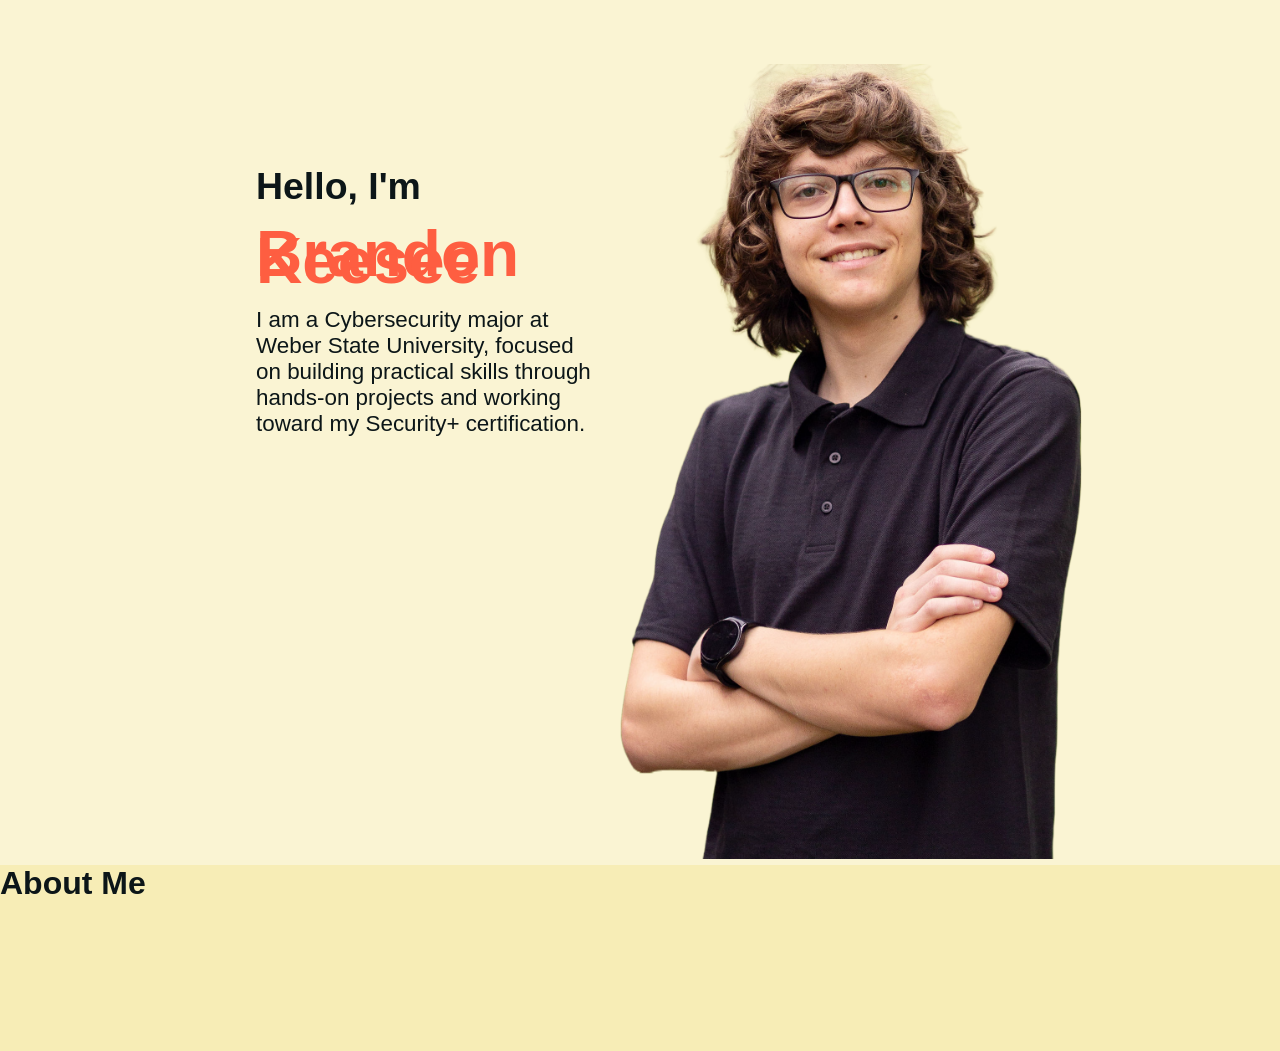
==== index.html @ 3174990d "FEAT: Basic Hompage" ====
<!DOCTYPE html>
<html lang="en">
<head>
	<meta charset="UTF-8">
	<meta name="viewport" content="width=device-width, initial-scale=1.0">
	<title>Brandon Keesee | Cybersecurity Student</title>
	<link rel="stylesheet" href="styles.css">
</head>
<body>
    <div class="intro-container"> <!-- Column Container-->
        <div class="intro-box">  <!-- Column 1-->
        <h3>Hello, I'm</h3>
        <h1 class="intro-head">Brandon Keesee</h1>
        <p style="font-size: 70%; font-weight: 100;">I am a Cybersecurity major at Weber State University, focused on building practical skills through hands-on projects and working toward my Security+ certification.</p>
        </div>

        <div class="intro-img"> <!-- Image Column-->
            <img src="Me.png", width="80%">
        </div>
    </div>

    <!-- About Me -->
    <div class="lower-body">
        <h1> About Me</h1>
    </div>
</body>
</html>
---- styles.css ----
/* Selectors contain declarations in curly braces. */
body {
	font-family: Arial, sans-serif;
	margin: 0;
    background-color: #FAF4D3;
    color: #0C1618;
}

.intro-head {
    line-height: 10%;
    color: #FE5E41;;
}

.intro-box {
    font-size: 200%;
    margin-left: 20%;
    margin-top: 10%;
    width: 50%;
}

.intro-container {
    display: flex;
}

.intro-img {
    margin-top: 5%;
}

.lower-body {
    background-color: #F7EDB6;
    margin-top: -20px;
    padding-bottom: 10%;
}
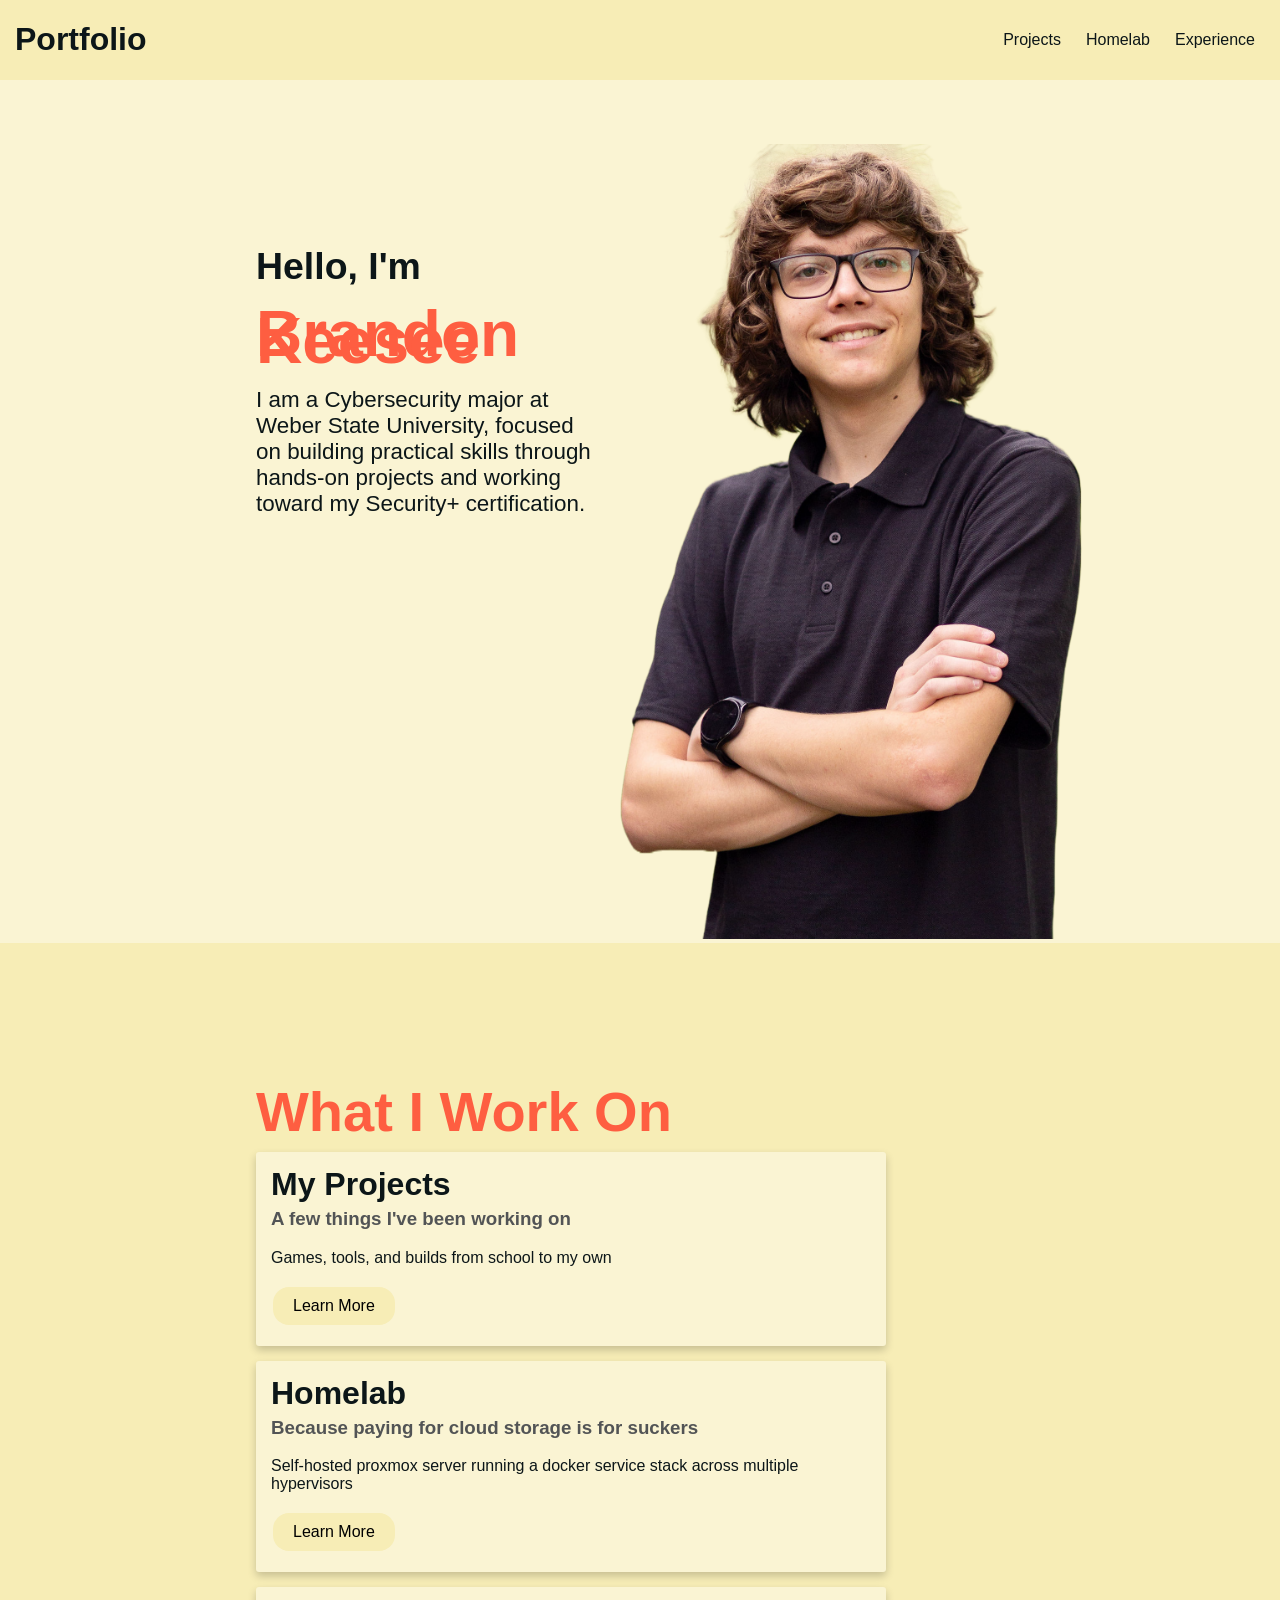
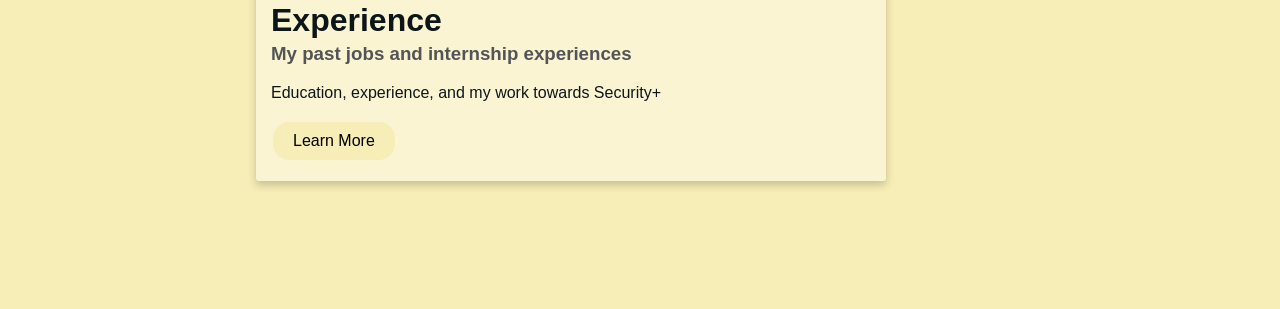
==== commit 3b16edf0: "finished hopefully" ====
--- a/index.html
+++ b/index.html
@@ -7,6 +7,15 @@
 	<link rel="stylesheet" href="styles.css">
 </head>
 <body>
+    <div class="nav-bar">
+        <h1><a href="index.html">Portfolio</a></h1>
+        <ul class="nav-links">
+            <li><a href="projects.html">Projects</a></li>
+            <li><a href="homelab.html">Homelab</a></li>
+            <li><a href="experience.html">Experience</a></li>
+        </ul>
+    </div>
+
     <div class="intro-container"> <!-- Column Container-->
         <div class="intro-box">  <!-- Column 1-->
         <h3>Hello, I'm</h3>
@@ -15,13 +24,36 @@
         </div>
 
         <div class="intro-img"> <!-- Image Column-->
-            <img src="Me.png", width="80%">
+            <img src="Me.png", width="80%", alt="A picture of my cool handsome self">
         </div>
     </div>
 
     <!-- About Me -->
     <div class="lower-body">
-        <h1> About Me</h1>
+        <div class="lower-container">
+            <h1 class="intro-head", style="font-size: 350%;">What I Work On</h1>
+            <div class="info-card">
+                <h1 style="line-height: 10%;">My Projects</h1>
+                <h3 class="subtitle">A few things I've been working on</h3>
+                <p>Games, tools, and builds from school to my own </p>
+                <a class="learn-more", href="projects.html">Learn More</a>
+                <p></p>
+            </div>
+            <div class="info-card">
+                <h1 style="line-height: 10%;">Homelab</h1>
+                <h3 class="subtitle">Because paying for cloud storage is for suckers</h3>
+                <p>Self-hosted proxmox server running a docker service stack across multiple hypervisors</p>
+                <a class="learn-more" href="homelab.html">Learn More</a>
+                <p></p>
+            </div>
+            <div class="info-card">
+                <h1 style="line-height: 10%;">Experience</h1>
+                <h3 class="subtitle">My past jobs and internship experiences</h3>
+                <p>Education, experience, and my work towards Security+</p>
+                <a class="learn-more" href="experience.html">Learn More</a>
+                <p></p>
+            </div>
+        </div>
     </div>
 </body>
 </html>
--- a/styles.css
+++ b/styles.css
@@ -1,9 +1,24 @@
-/* Selectors contain declarations in curly braces. */
 body {
 	font-family: Arial, sans-serif;
 	margin: 0;
     background-color: #FAF4D3;
     color: #0C1618;
+}
+
+.nav-bar {
+	background-color: #F7EDB6;
+	display: flex;
+	justify-content: space-between;
+	align-items: center;
+	padding: 0 25px 0 15px;
+}
+
+.nav-links {
+	list-style-type: none;
+	display: flex;
+	gap: 25px;
+	margin: 0;
+	padding: 0;
 }
 
 .intro-head {
@@ -28,6 +43,83 @@
 
 .lower-body {
     background-color: #F7EDB6;
-    margin-top: -20px;
+    margin-top: 0%;
     padding-bottom: 10%;
+}
+
+.lower-container {
+    padding-top: 10%;
+    margin-left: 20%;
+}
+
+.subtitle {
+    color: #525455;
+}
+.info-card {
+    width: 600px;
+    background-color: #FAF4D3;
+    box-shadow: 0 4px 8px 0 rgba(0,0,0,0.2);
+    padding-left: 15px;
+    padding-right: 15px;
+    padding-top: 10px;
+    padding-bottom: 1px;
+    border-radius: 3px;
+   margin-top: 15px;
+}
+
+.learn-more {
+    background-color: #F7EDB6;
+    border: none;
+    color: black;
+    padding: 10px 20px;
+    text-align: center;
+    text-decoration: none;
+    display: inline-block;
+    margin: 4px 2px;
+    cursor: pointer;
+    border-radius: 16px;
+}
+
+a {
+    text-decoration: none;
+    color: #0C1618;
+}
+
+
+/* Projects Page */
+
+.page-header {
+	margin-left: 20%;
+	padding-top: 5%;
+	padding-bottom: 2%;
+}
+
+.page-header .intro-head {
+	font-size: 350%;
+}
+
+.page-tagline {
+	color: #525455;
+	font-size: 120%;
+	font-weight: 100;
+}
+
+.page-section {
+	margin-bottom: 60px;
+}
+
+.section-title {
+	color: #FE5E41;
+	font-size: 200%;
+	margin-bottom: 10px;
+}
+
+.footer {
+	background-color: #FAF4D3;
+	text-align: center;
+	padding: 25px;
+}
+
+.footer a {
+	color: #FE5E41;
 }
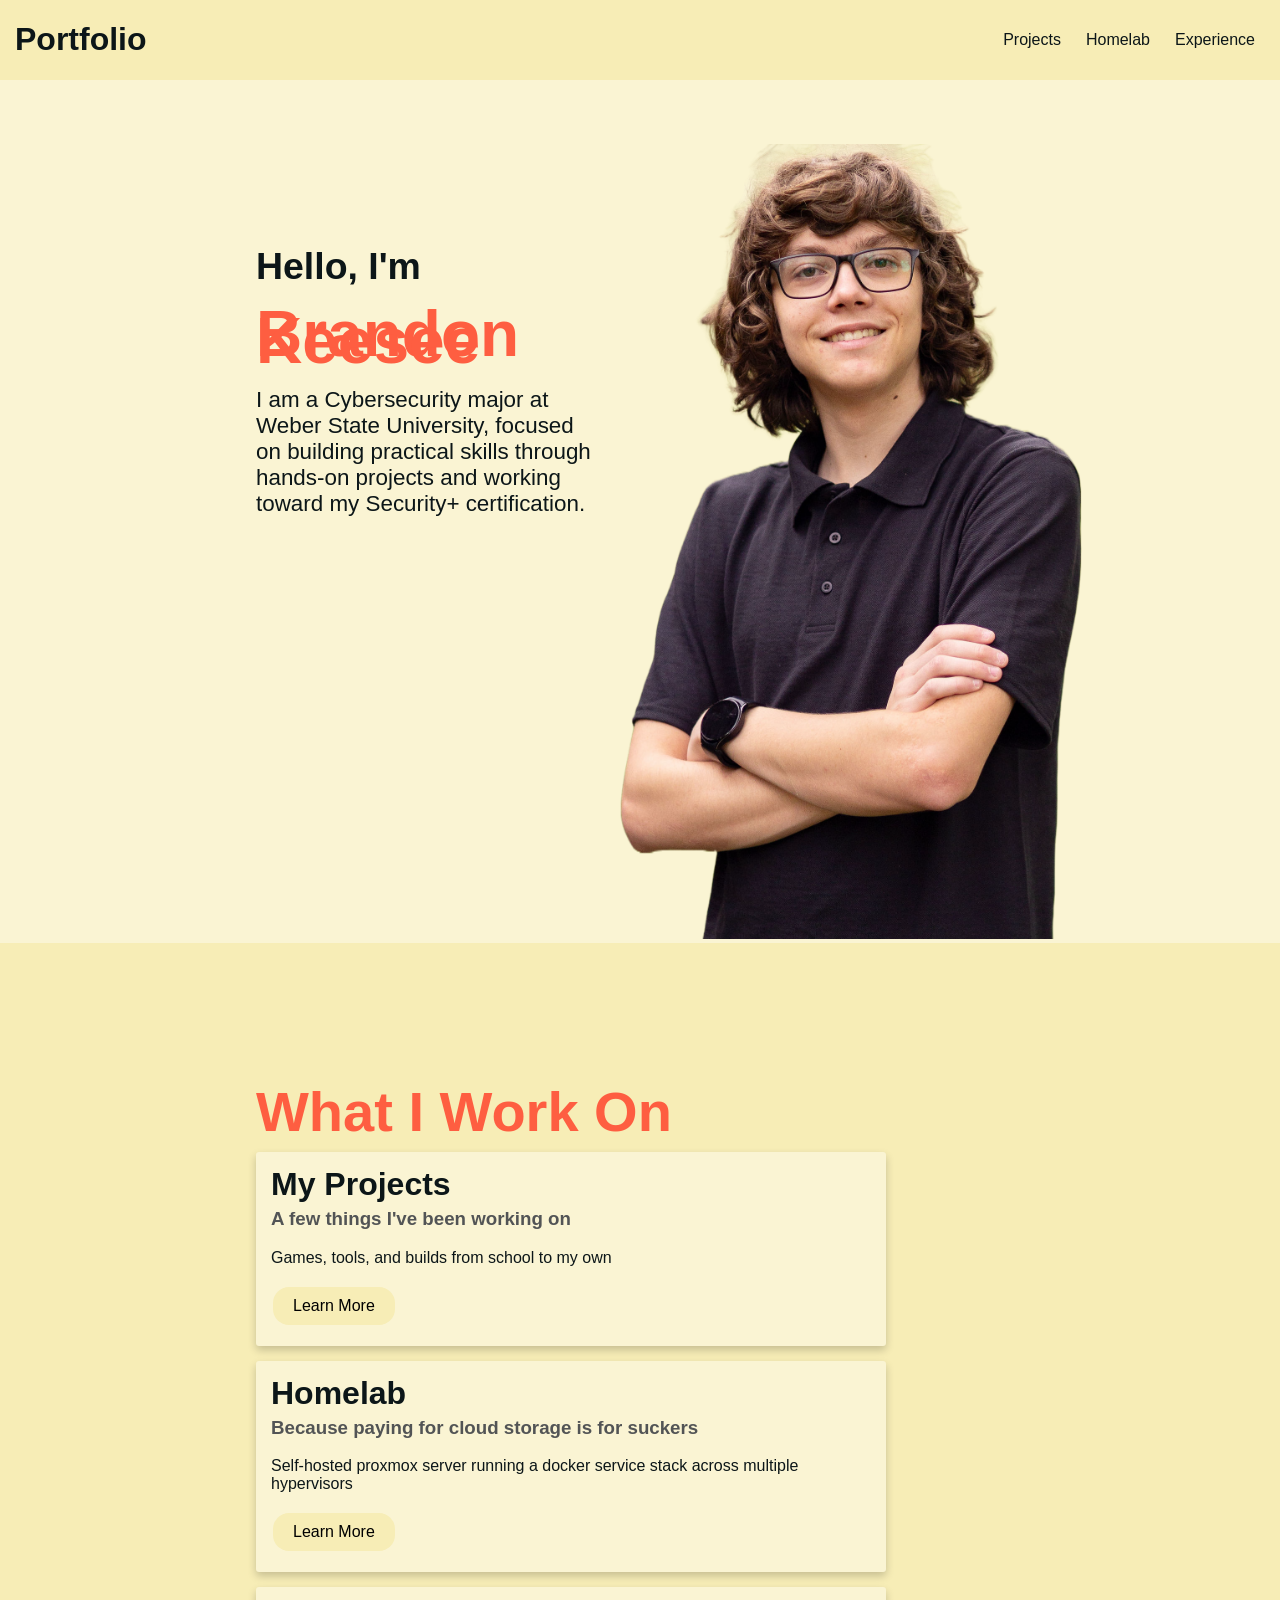
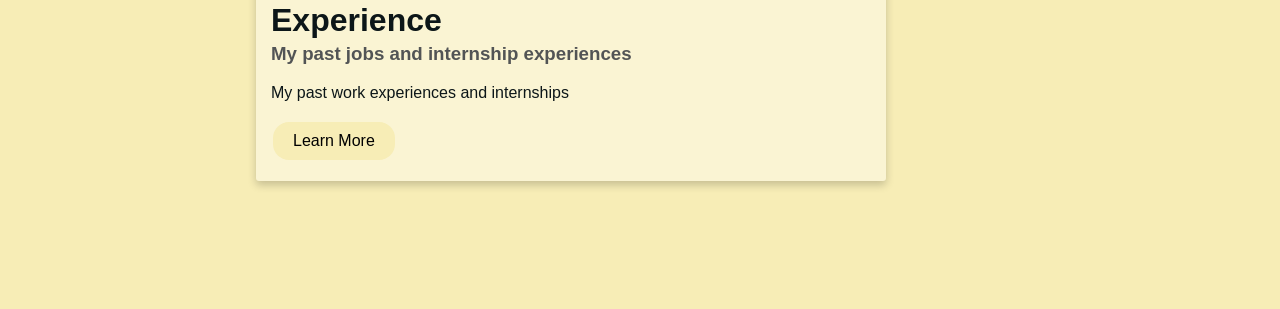
==== commit c035a8f0: "wording change" ====
--- a/index.html
+++ b/index.html
@@ -49,7 +49,7 @@
             <div class="info-card">
                 <h1 style="line-height: 10%;">Experience</h1>
                 <h3 class="subtitle">My past jobs and internship experiences</h3>
-                <p>Education, experience, and my work towards Security+</p>
+                <p>My past work experiences and internships</p>
                 <a class="learn-more" href="experience.html">Learn More</a>
                 <p></p>
             </div>
